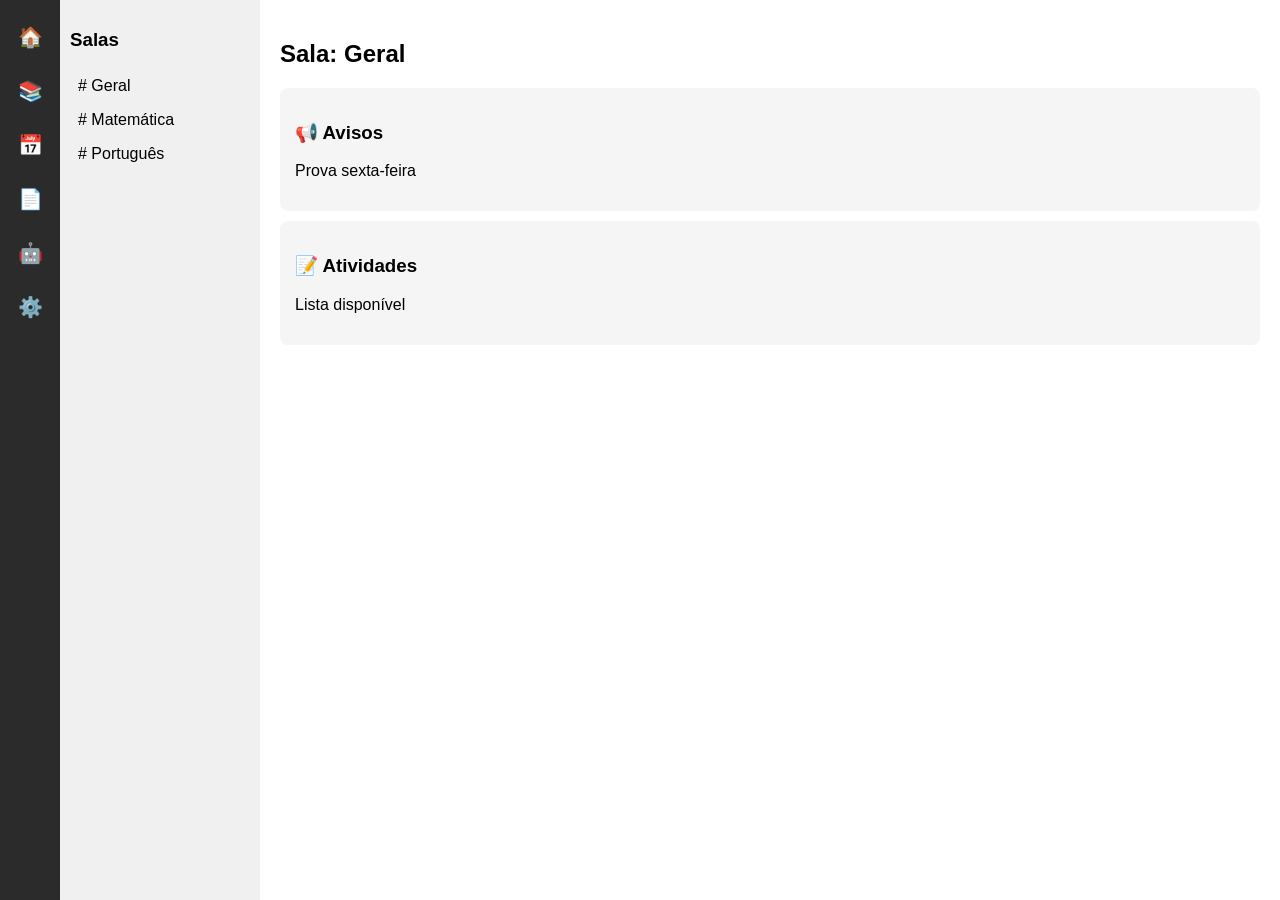
==== index.html @ 91ec630c "Add files via upload" ====
<!DOCTYPE html>
<html lang="pt-br">

<head>

<meta charset="UTF-8">
<title>Classconect</title>

<link rel="stylesheet" href="style.css">

</head>

<body>

<div class="container">

<!-- Barra lateral -->

<div class="barra">

<div class="icone" data-nome="Home">
🏠
</div>

<div class="icone" data-nome="Salas">
📚
</div>

<div class="icone" data-nome="Calendário">
📅
</div>

<div class="icone" data-nome="Documentos">
📄
</div>

<div
class="icone"
data-nome="Chat AI"
onclick="abrirChatAI()"
>
🤖
</div>

<div class="icone" data-nome="Configurações">
⚙️
</div>

</div>


<!-- Lista de salas -->

<div class="salas">

<h3>Salas</h3>

<ul>

<li onclick="mudarSala('Geral')">
# Geral
</li>

<li onclick="mudarSala('Matemática')">
# Matemática
</li>

<li onclick="mudarSala('Português')">
# Português
</li>

</ul>

</div>


<!-- Área principal -->

<div class="principal">

<h2 id="titulo">
Sala: Geral
</h2>

<div id="conteudoSala">

<div class="card">

<h3>📢 Avisos</h3>

<p>
Prova sexta-feira
</p>

</div>

<div class="card">

<h3>📝 Atividades</h3>

<p>
Lista disponível
</p>

</div>

</div>

</div>

</div>

<script src="script.js"></script>

</body>

</html>
---- style.css ----
body {

margin: 0;
font-family: Arial;

}

.container {

display: flex;
height: 100vh;

}

/* Barra lateral */

.barra {

width: 60px;
background: #2b2b2b;

display: flex;
flex-direction: column;
align-items: center;

padding-top: 10px;

}

/* Ícones */

.icone {

color: white;
font-size: 20px;

margin: 15px 0;

cursor: pointer;

position: relative;

}

/* HOVER COM NOME */

.icone::after {

content: attr(data-nome);

position: absolute;

left: 40px;

background: #000;
color: white;

padding: 5px 8px;

border-radius: 5px;

font-size: 12px;

white-space: nowrap;

opacity: 0;

transition: 0.2s;

}

.icone:hover::after {

opacity: 1;

}

/* Lista de salas */

.salas {

width: 180px;

background: #f0f0f0;

padding: 10px;

}

.salas ul {

list-style: none;
padding: 0;

}

.salas li {

padding: 8px;

cursor: pointer;

border-radius: 6px;

}

.salas li:hover {

background: #ddd;

}

/* Área principal */

.principal {

flex: 1;

padding: 20px;

overflow-y: auto;

}

/* Cards */

.card {

background: #f5f5f5;

padding: 15px;

margin-bottom: 10px;

border-radius: 8px;

}

/* CHAT AI */

.chat {

display: flex;
flex-direction: column;

height: 80vh;

}

.chat-box {

flex: 1;

background: #f5f5f5;

padding: 10px;

overflow-y: auto;

border-radius: 8px;

margin-bottom: 10px;

}

.msg {

background: white;

padding: 8px;

margin: 5px 0;

border-radius: 6px;

width: fit-content;

}

.msg.user {

background: #d1e7ff;

margin-left: auto;

}

.chat-input {

display: flex;

}

.chat-input input {

flex: 1;

padding: 10px;

border-radius: 6px 0 0 6px;

border: 1px solid #ccc;

}

.chat-input button {

padding: 10px;

border: none;

background: #2b2b2b;

color: white;

border-radius: 0 6px 6px 0;

cursor: pointer;

}
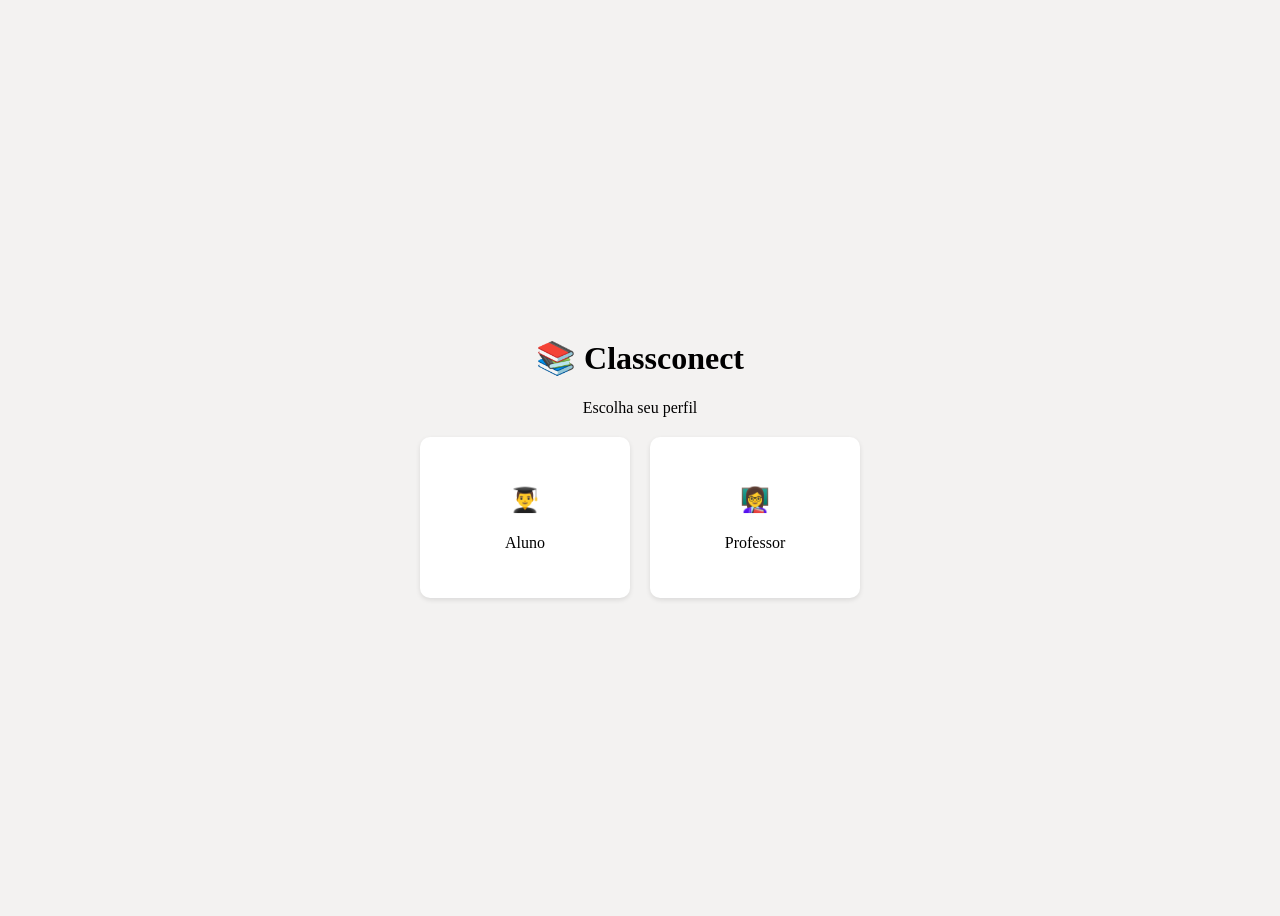
==== commit 4c06f00a: "Add files via upload" ====
--- a/index.html
+++ b/index.html
@@ -1,109 +1,28 @@
 <!DOCTYPE html>
 <html lang="pt-br">
-
 <head>
-
 <meta charset="UTF-8">
 <title>Classconect</title>
-
 <link rel="stylesheet" href="style.css">
-
 </head>
 
-<body>
+<body class="inicio">
 
-<div class="container">
+<div class="container-inicio">
 
-<!-- Barra lateral -->
+<h1>📚 Classconect</h1>
+<p>Escolha seu perfil</p>
 
-<div class="barra">
+<div class="opcoes">
 
-<div class="icone" data-nome="Home">
-🏠
+<div class="card-opcao" onclick="entrar('aluno')">
+<h2>👨‍🎓</h2>
+<p>Aluno</p>
 </div>
 
-<div class="icone" data-nome="Salas">
-📚
-</div>
-
-<div class="icone" data-nome="Calendário">
-📅
-</div>
-
-<div class="icone" data-nome="Documentos">
-📄
-</div>
-
-<div
-class="icone"
-data-nome="Chat AI"
-onclick="abrirChatAI()"
->
-🤖
-</div>
-
-<div class="icone" data-nome="Configurações">
-⚙️
-</div>
-
-</div>
-
-
-<!-- Lista de salas -->
-
-<div class="salas">
-
-<h3>Salas</h3>
-
-<ul>
-
-<li onclick="mudarSala('Geral')">
-# Geral
-</li>
-
-<li onclick="mudarSala('Matemática')">
-# Matemática
-</li>
-
-<li onclick="mudarSala('Português')">
-# Português
-</li>
-
-</ul>
-
-</div>
-
-
-<!-- Área principal -->
-
-<div class="principal">
-
-<h2 id="titulo">
-Sala: Geral
-</h2>
-
-<div id="conteudoSala">
-
-<div class="card">
-
-<h3>📢 Avisos</h3>
-
-<p>
-Prova sexta-feira
-</p>
-
-</div>
-
-<div class="card">
-
-<h3>📝 Atividades</h3>
-
-<p>
-Lista disponível
-</p>
-
-</div>
-
+<div class="card-opcao" onclick="entrar('professor')">
+<h2>👩‍🏫</h2>
+<p>Professor</p>
 </div>
 
 </div>
@@ -111,7 +30,5 @@
 </div>
 
 <script src="script.js"></script>
-
 </body>
-
 </html>
--- a/style.css
+++ b/style.css
@@ -1,220 +1,54 @@
-body {
+/* TELA INICIAL */
 
-margin: 0;
-font-family: Arial;
+.inicio {
+
+display: flex;
+justify-content: center;
+align-items: center;
+
+height: 100vh;
+
+background: #f3f2f1;
 
 }
 
-.container {
+.container-inicio {
 
-display: flex;
-height: 100vh;
+text-align: center;
 
 }
 
-/* Barra lateral */
-
-.barra {
-
-width: 60px;
-background: #2b2b2b;
+.opcoes {
 
 display: flex;
-flex-direction: column;
-align-items: center;
+gap: 20px;
 
-padding-top: 10px;
+margin-top: 20px;
 
 }
 
-/* Ícones */
+.card-opcao {
 
-.icone {
+background: white;
 
-color: white;
-font-size: 20px;
+padding: 30px;
 
-margin: 15px 0;
+border-radius: 10px;
 
 cursor: pointer;
 
-position: relative;
+width: 150px;
 
-}
-
-/* HOVER COM NOME */
-
-.icone::after {
-
-content: attr(data-nome);
-
-position: absolute;
-
-left: 40px;
-
-background: #000;
-color: white;
-
-padding: 5px 8px;
-
-border-radius: 5px;
-
-font-size: 12px;
-
-white-space: nowrap;
-
-opacity: 0;
+box-shadow: 0 2px 5px rgba(0,0,0,0.1);
 
 transition: 0.2s;
 
 }
 
-.icone:hover::after {
+.card-opcao:hover {
 
-opacity: 1;
+transform: scale(1.05);
 
-}
-
-/* Lista de salas */
-
-.salas {
-
-width: 180px;
-
-background: #f0f0f0;
-
-padding: 10px;
-
-}
-
-.salas ul {
-
-list-style: none;
-padding: 0;
-
-}
-
-.salas li {
-
-padding: 8px;
-
-cursor: pointer;
-
-border-radius: 6px;
-
-}
-
-.salas li:hover {
-
-background: #ddd;
-
-}
-
-/* Área principal */
-
-.principal {
-
-flex: 1;
-
-padding: 20px;
-
-overflow-y: auto;
-
-}
-
-/* Cards */
-
-.card {
-
-background: #f5f5f5;
-
-padding: 15px;
-
-margin-bottom: 10px;
-
-border-radius: 8px;
-
-}
-
-/* CHAT AI */
-
-.chat {
-
-display: flex;
-flex-direction: column;
-
-height: 80vh;
-
-}
-
-.chat-box {
-
-flex: 1;
-
-background: #f5f5f5;
-
-padding: 10px;
-
-overflow-y: auto;
-
-border-radius: 8px;
-
-margin-bottom: 10px;
-
-}
-
-.msg {
-
-background: white;
-
-padding: 8px;
-
-margin: 5px 0;
-
-border-radius: 6px;
-
-width: fit-content;
-
-}
-
-.msg.user {
-
-background: #d1e7ff;
-
-margin-left: auto;
-
-}
-
-.chat-input {
-
-display: flex;
-
-}
-
-.chat-input input {
-
-flex: 1;
-
-padding: 10px;
-
-border-radius: 6px 0 0 6px;
-
-border: 1px solid #ccc;
-
-}
-
-.chat-input button {
-
-padding: 10px;
-
-border: none;
-
-background: #2b2b2b;
-
-color: white;
-
-border-radius: 0 6px 6px 0;
-
-cursor: pointer;
+background: #e6e6ff;
 
 }
